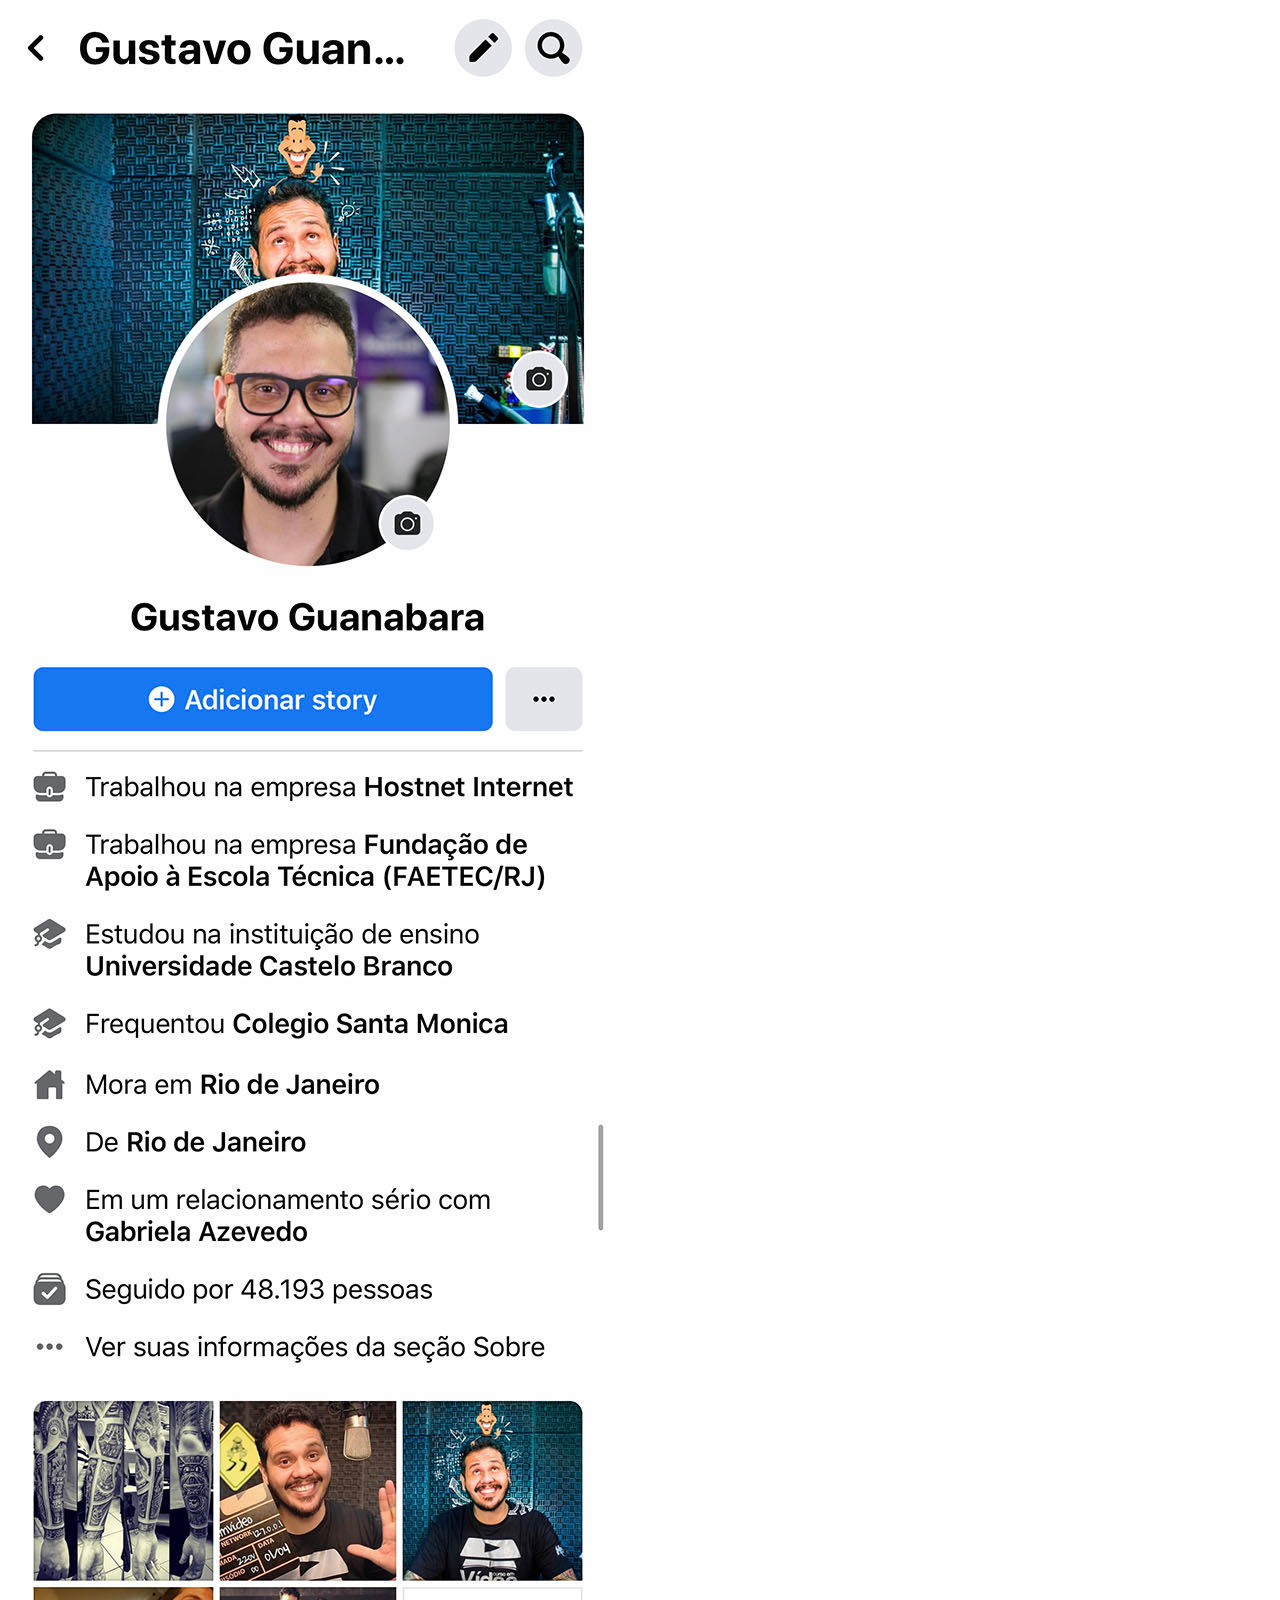
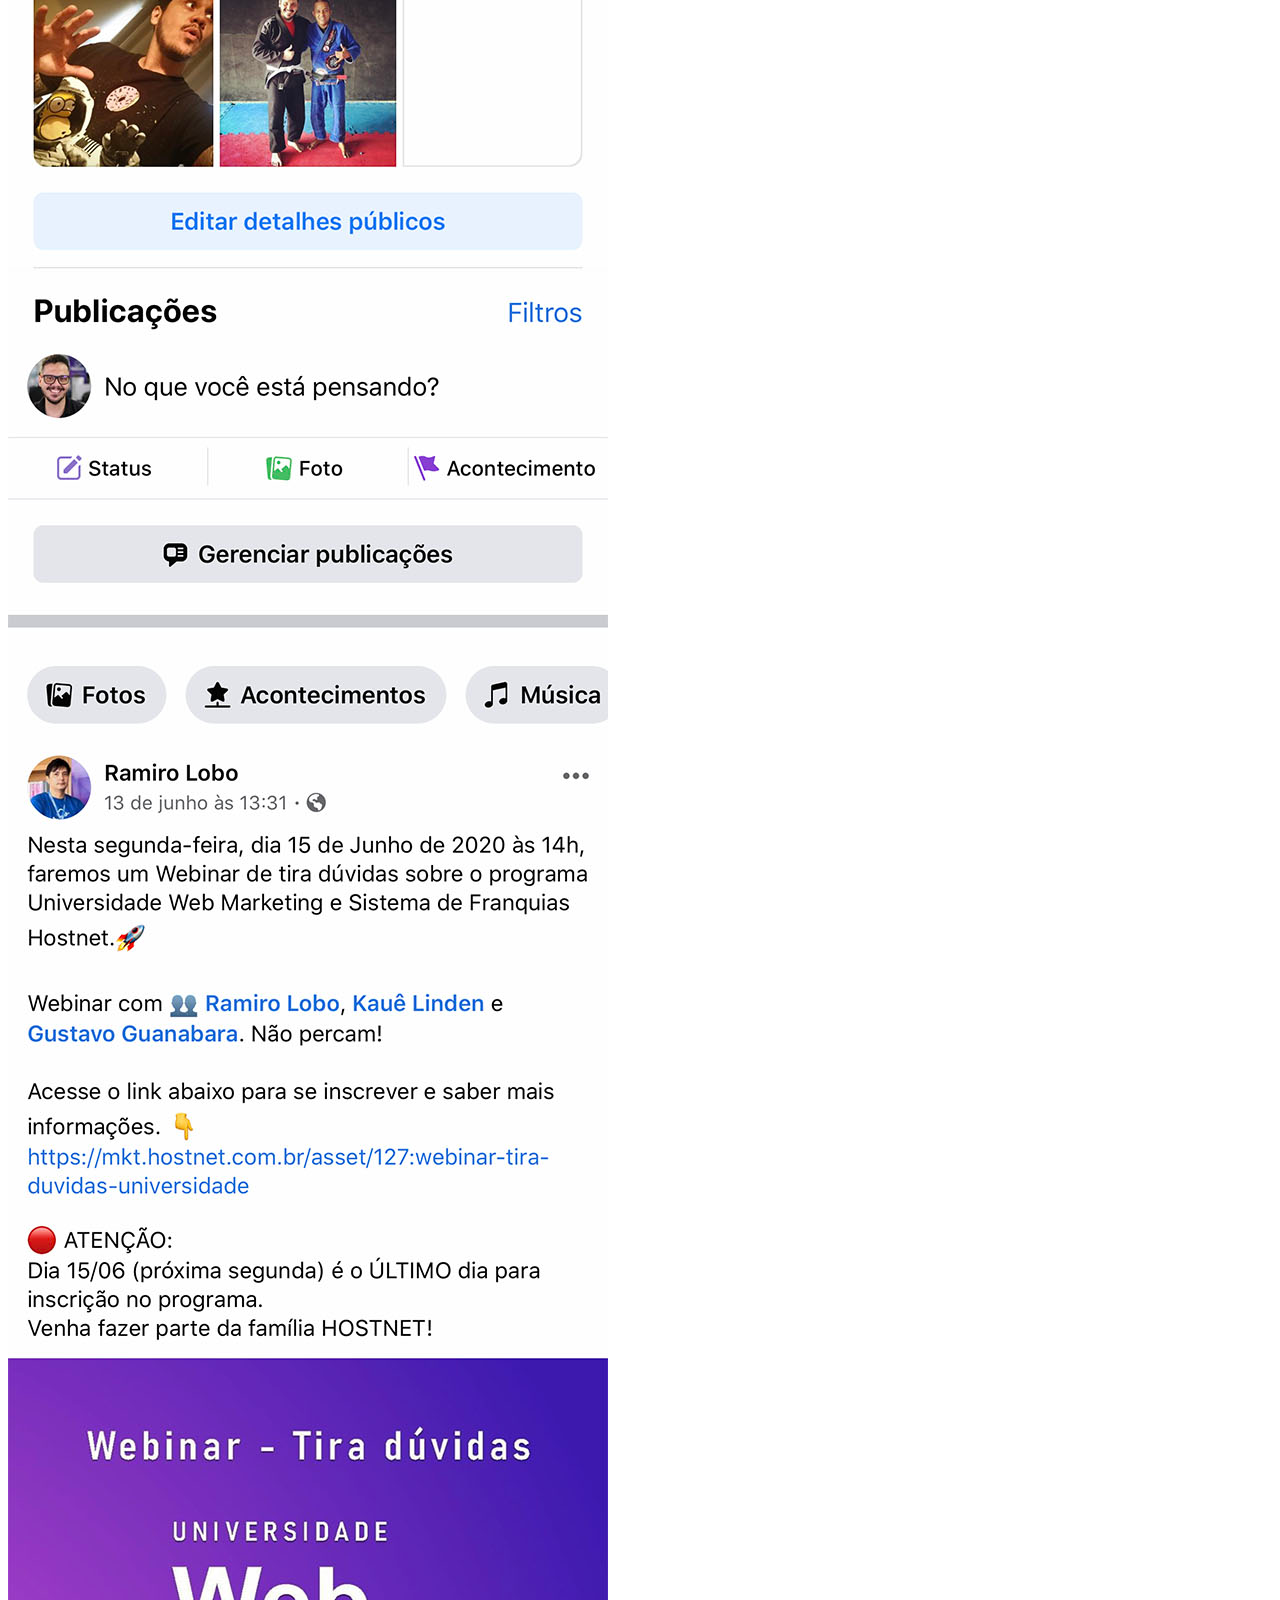
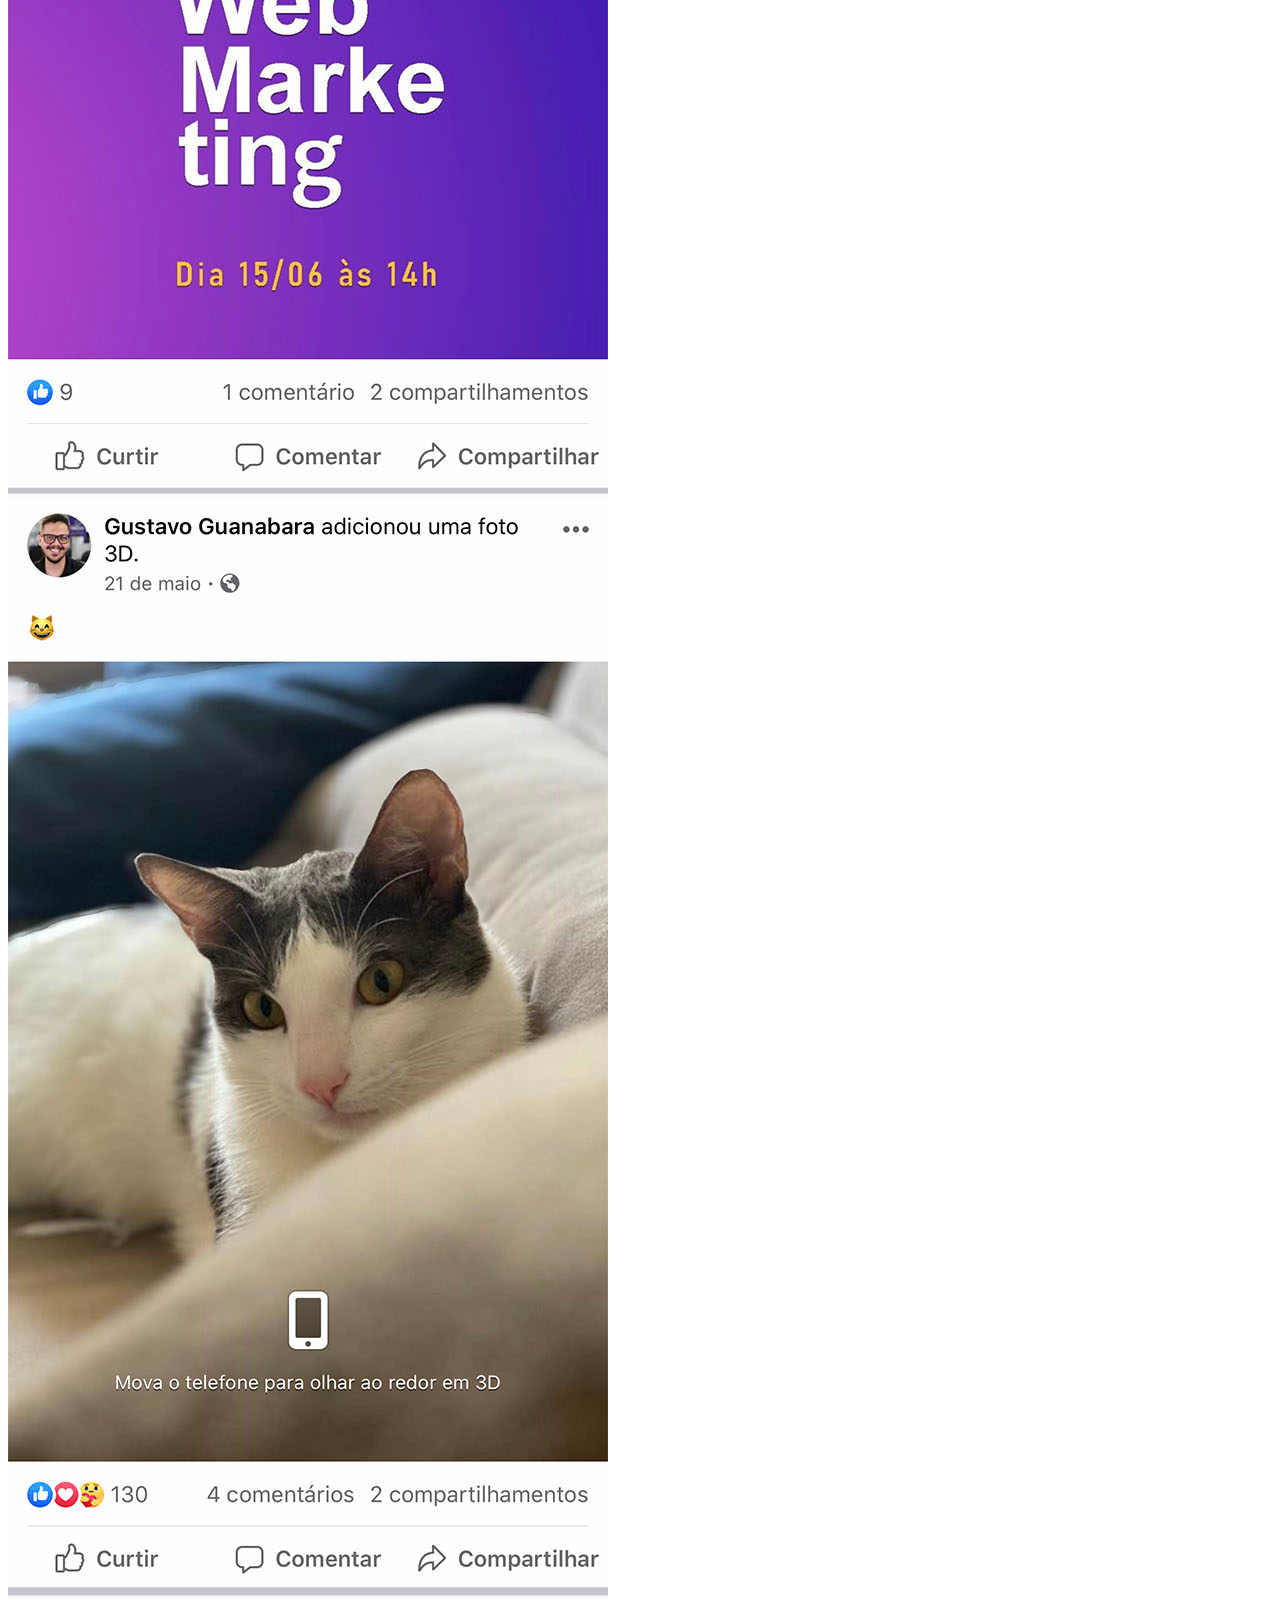
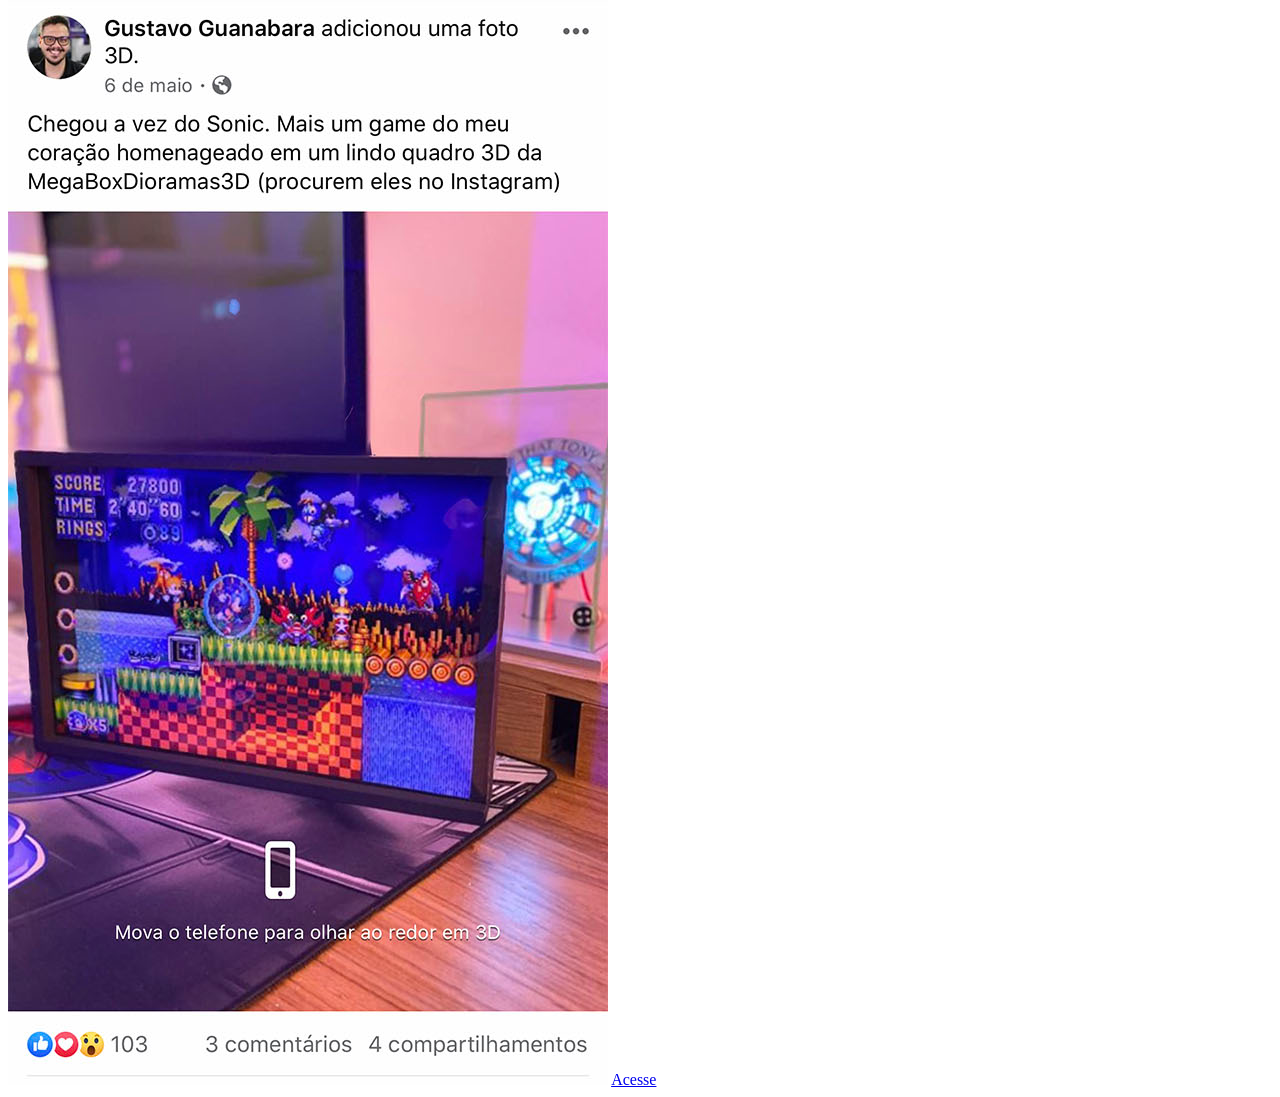
==== screens/facebook.html @ d5a776a8 "feat: create social media screen pages for iframe" ====
<!DOCTYPE html>
<html lang="pt-BR">
<head>
    <meta charset="UTF-8">
    <meta name="viewport" content="width=device-width, initial-scale=1.0">
    <title>Facebook</title>
</head>
<body>
    <img src="../img/tela-facebook.jpg" alt="">
    <a href="https://www.facebook.com/gustavoguanabara/" target="_blank" rel="external noreferrer noopener" referrerpolicy="no-referrer">Acesse</a>
</body>
</html>
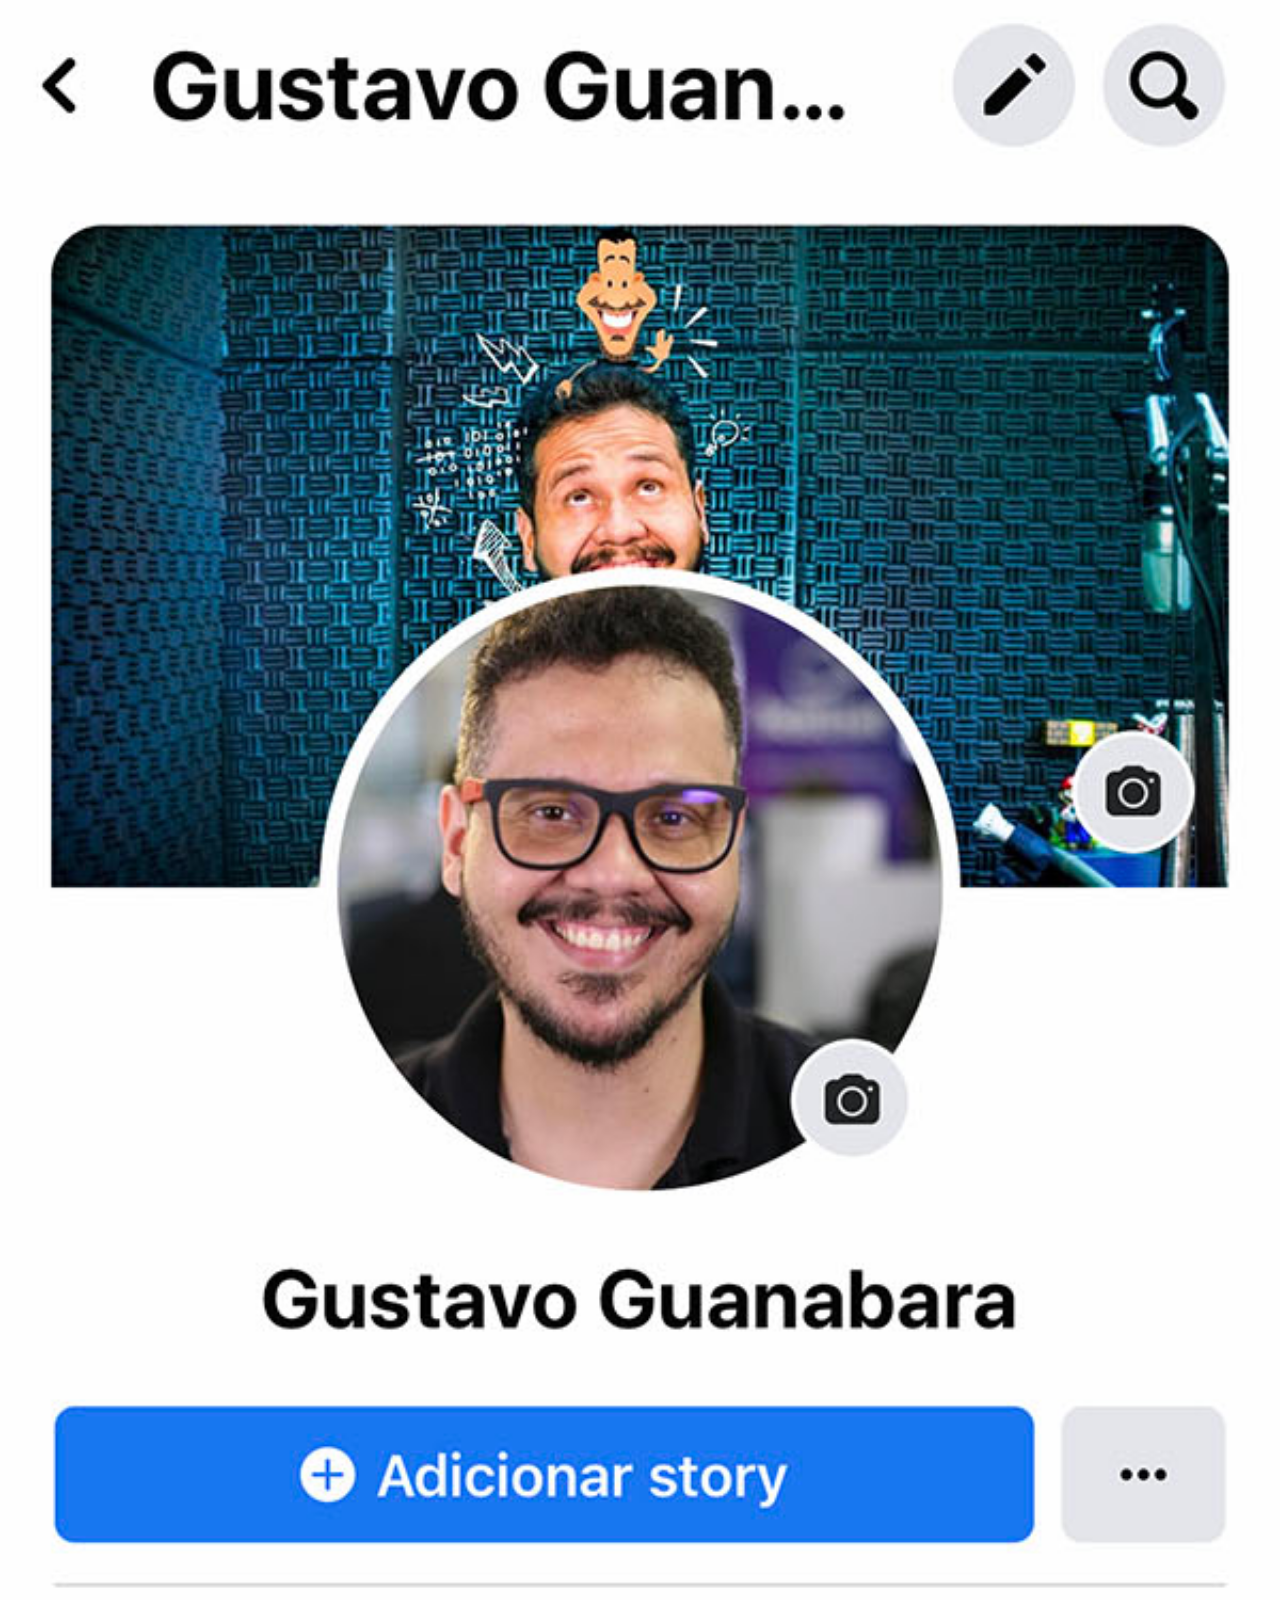
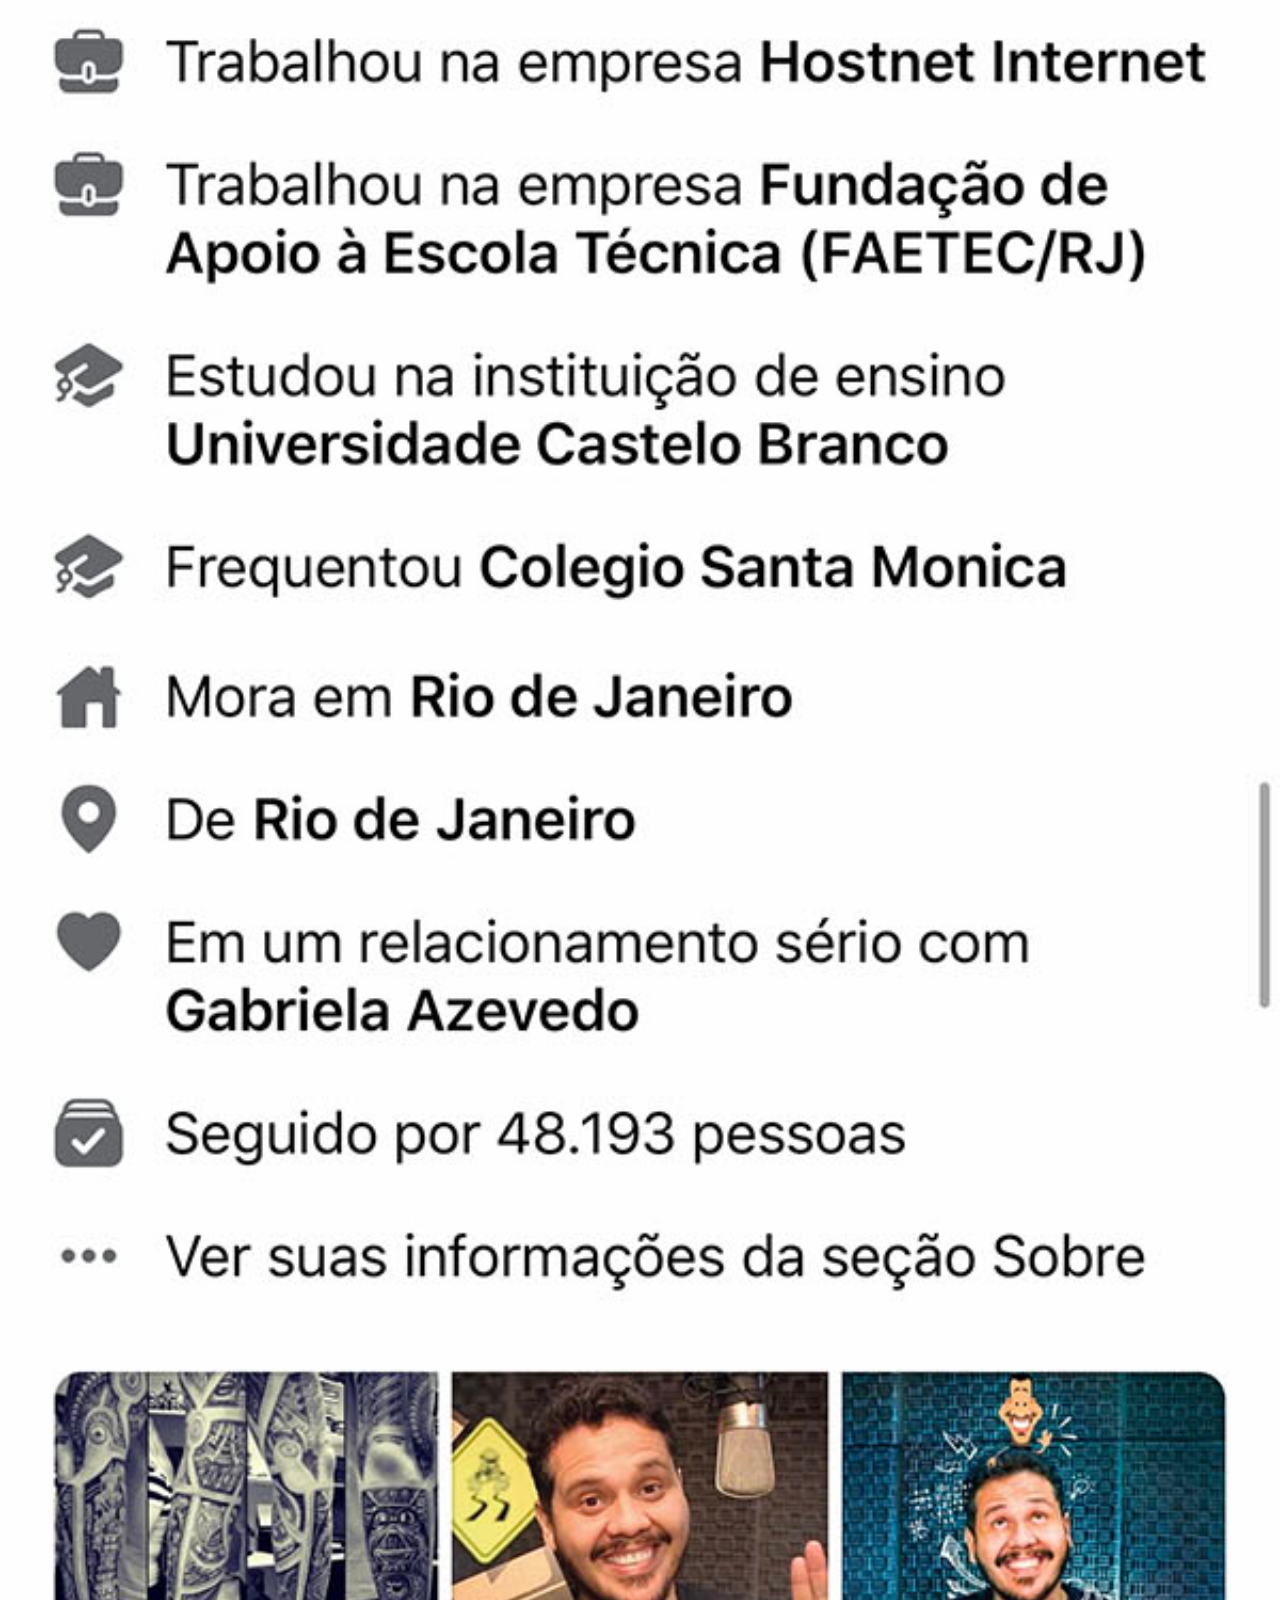
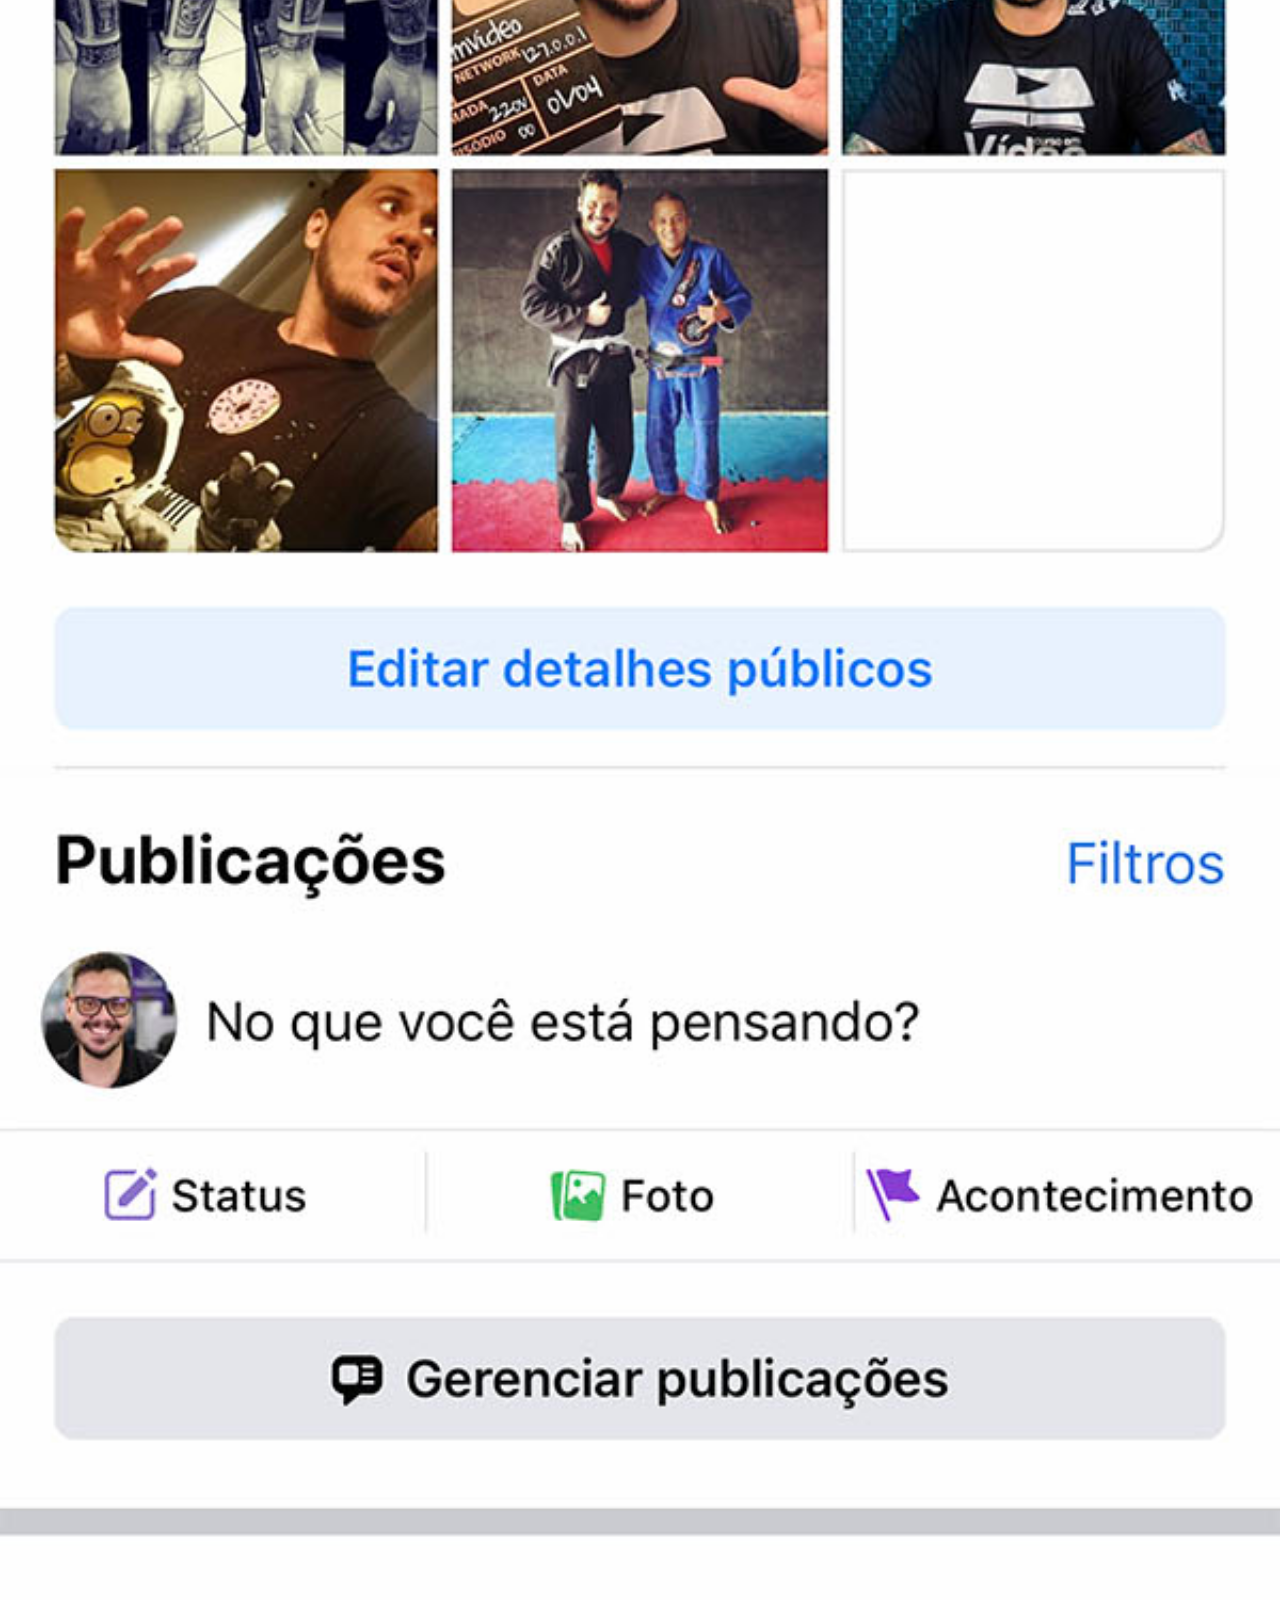
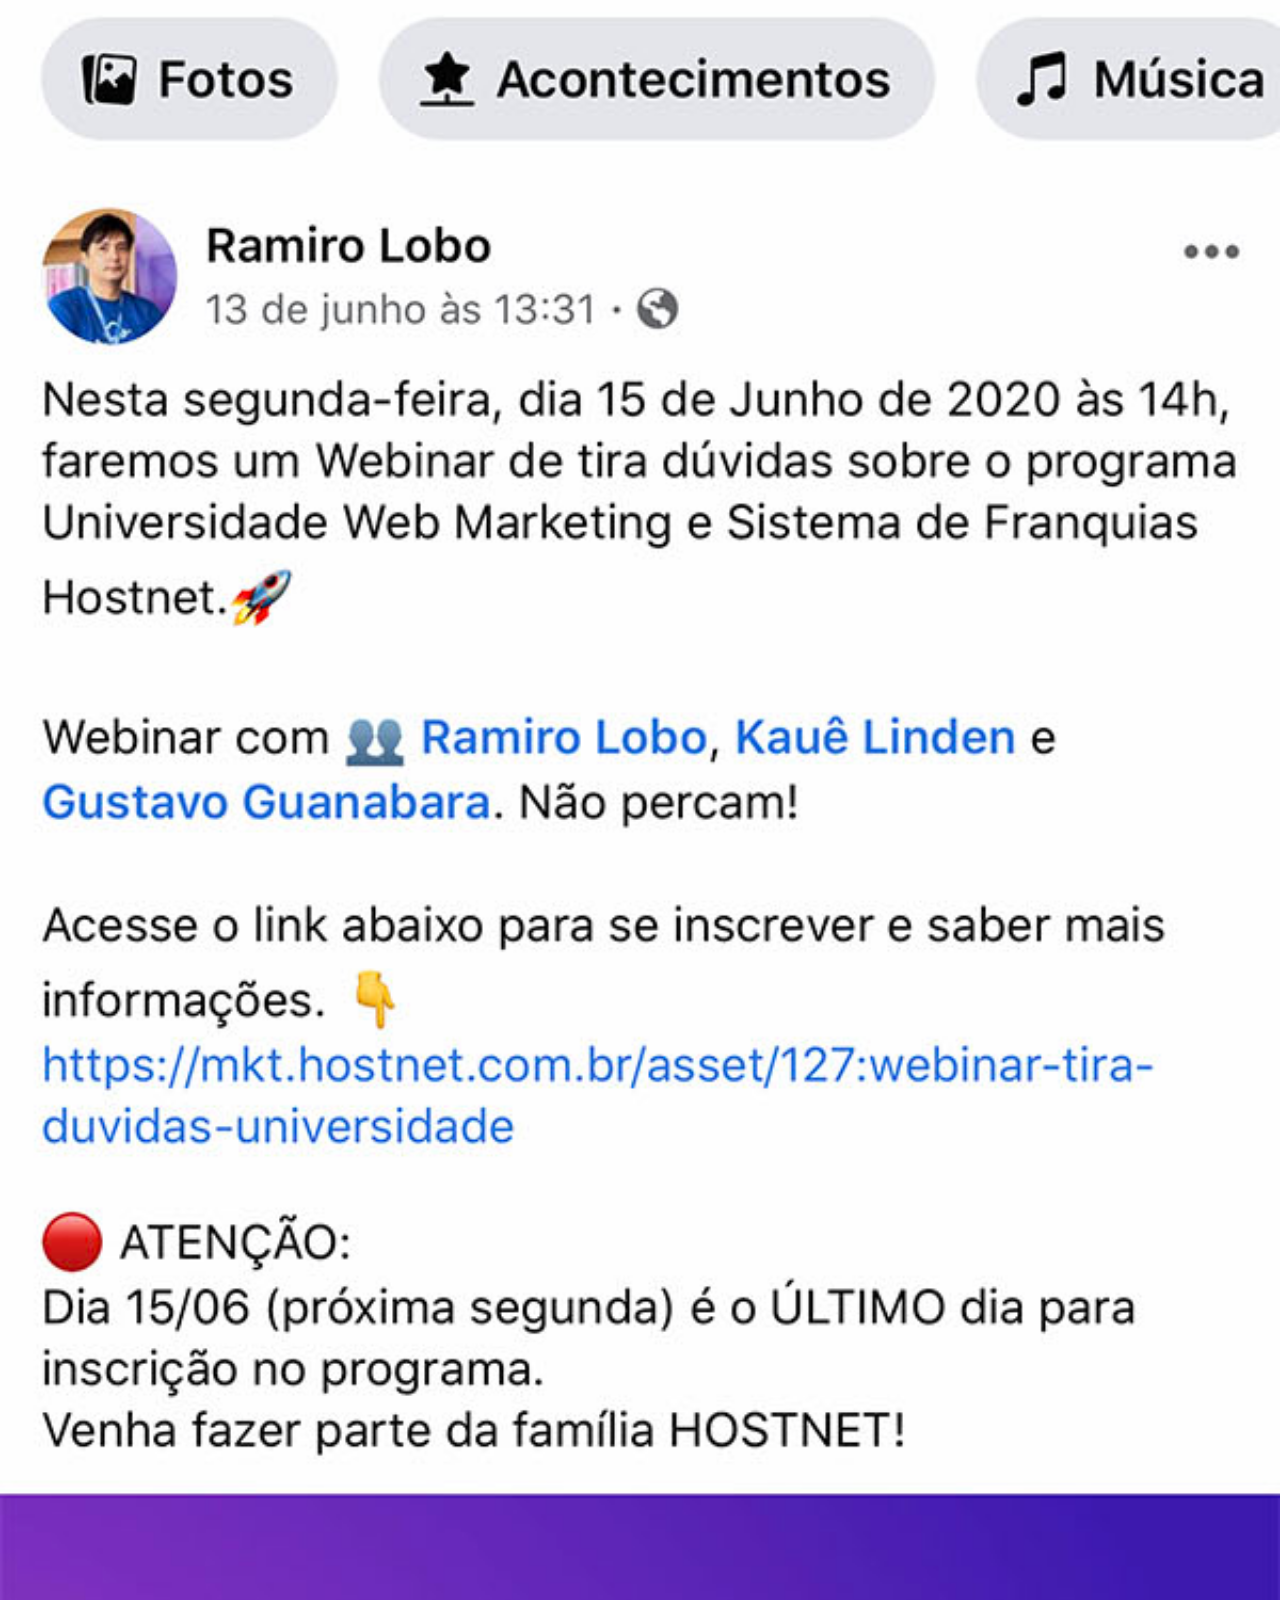
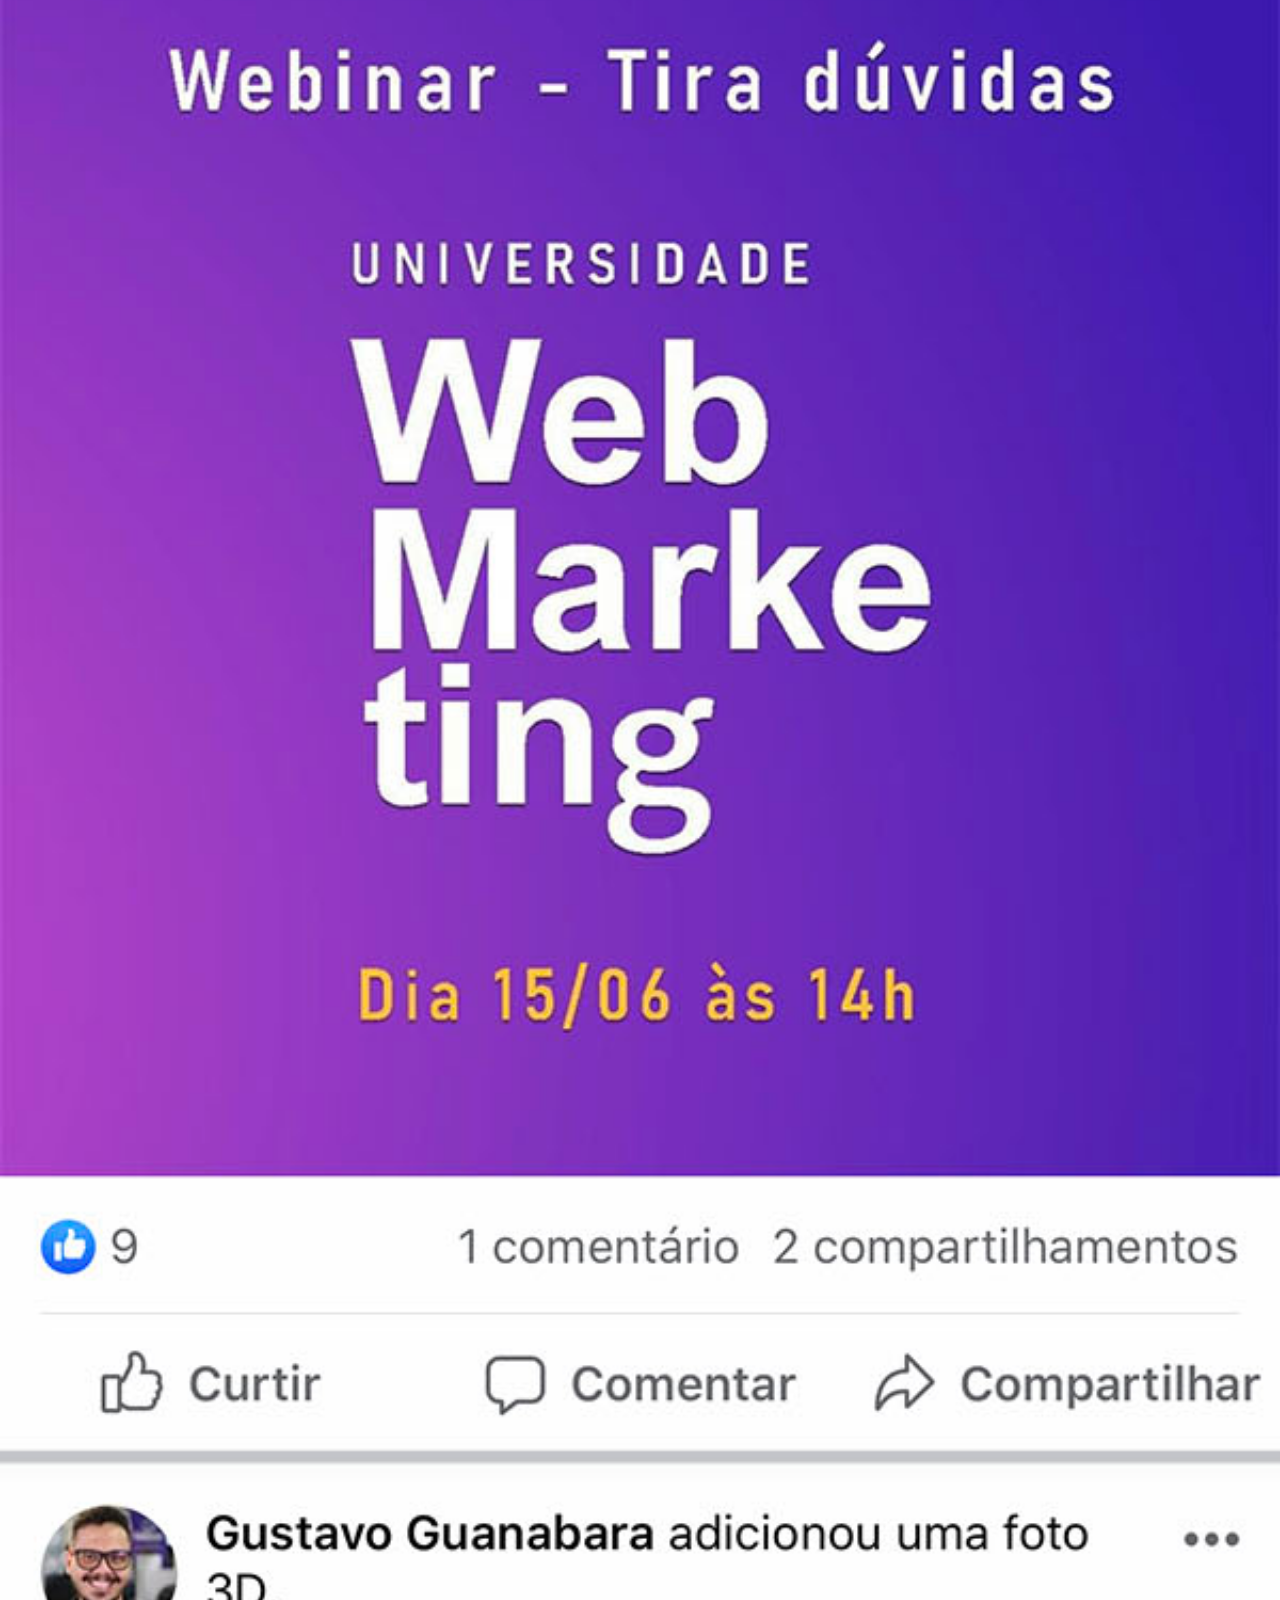
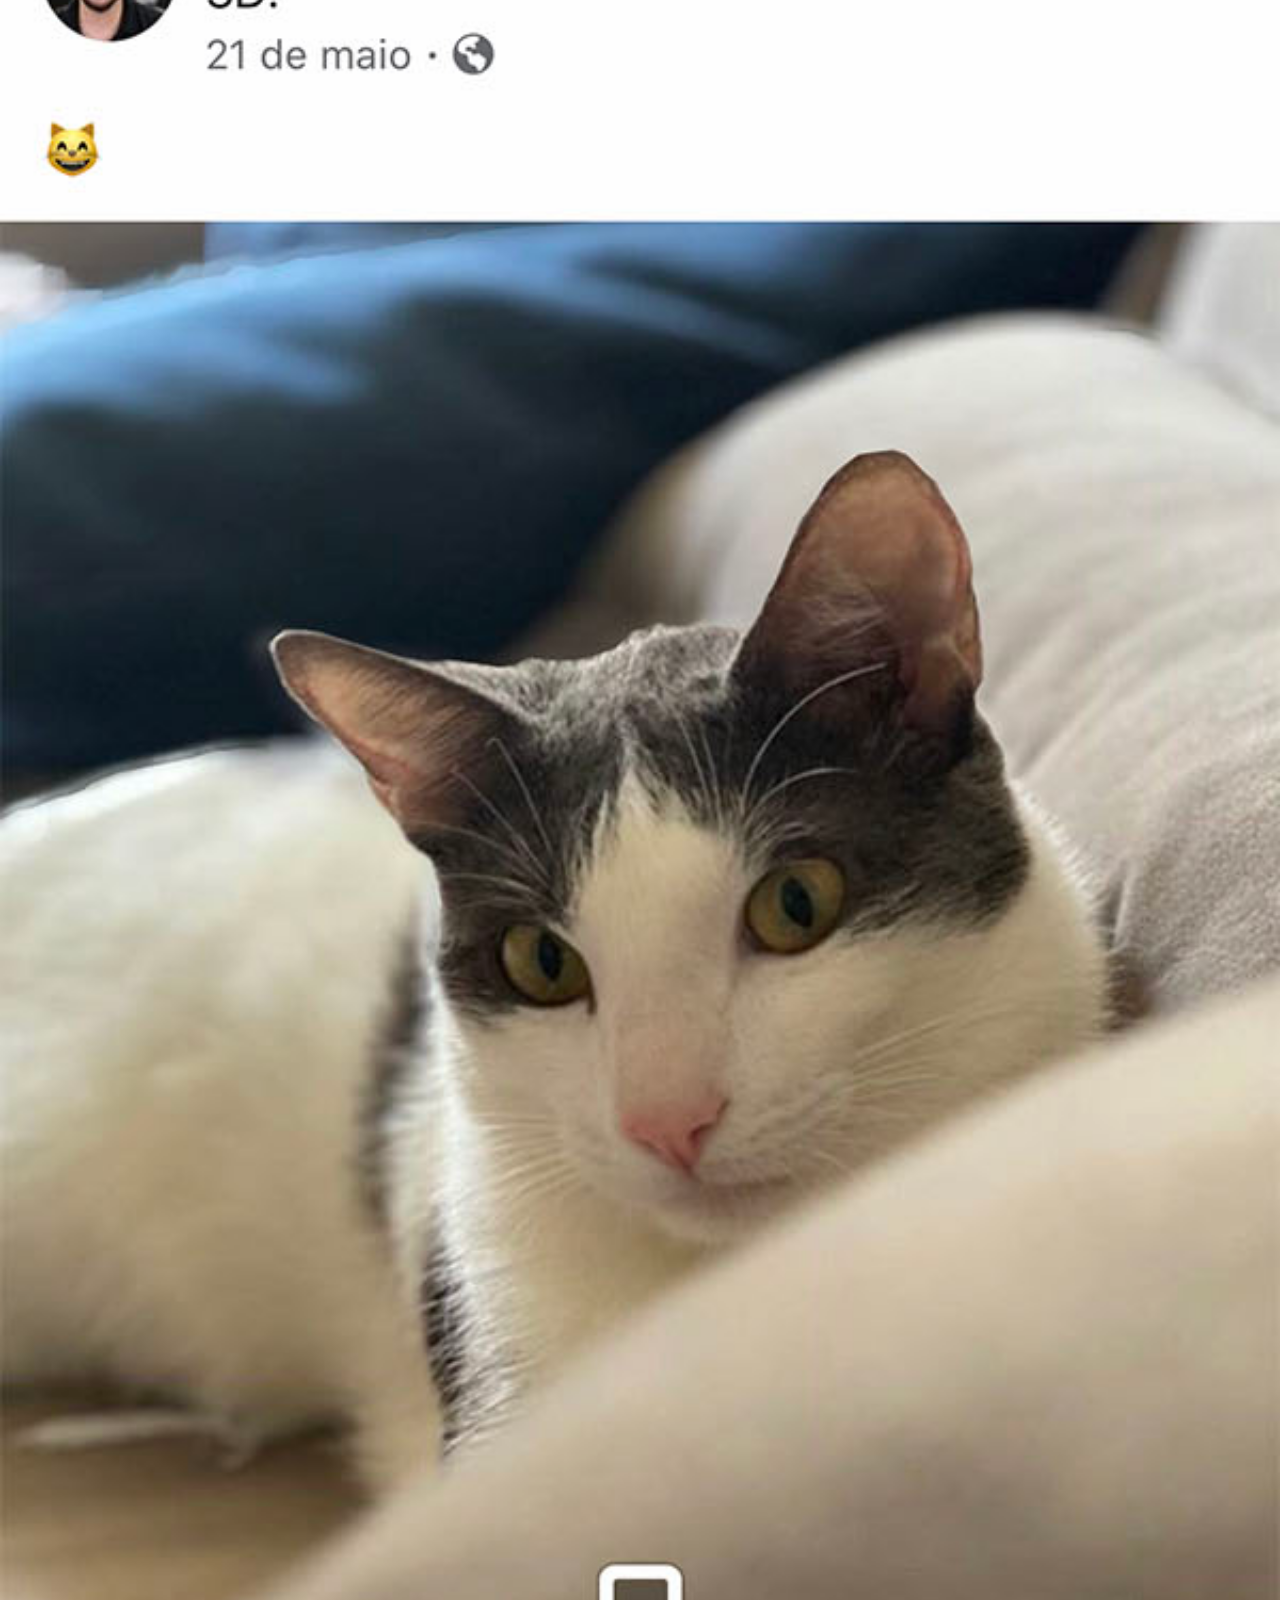
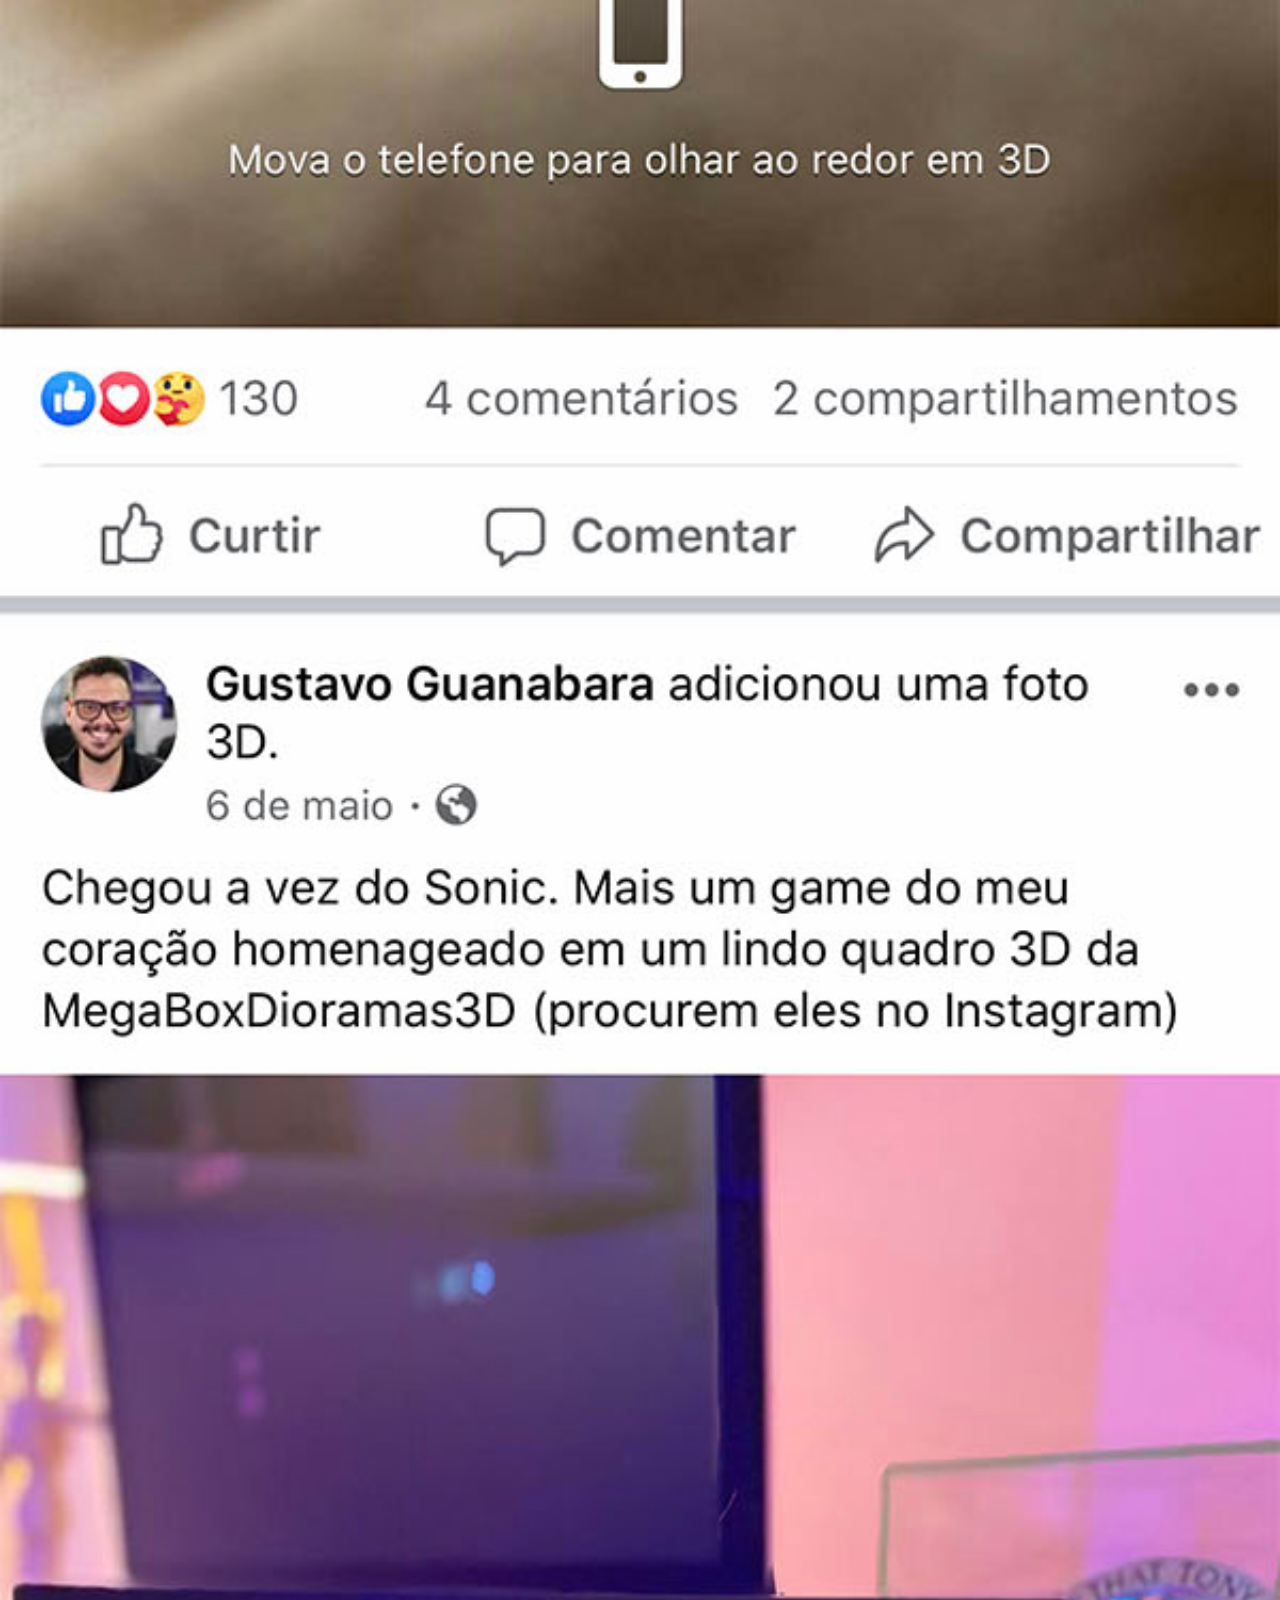
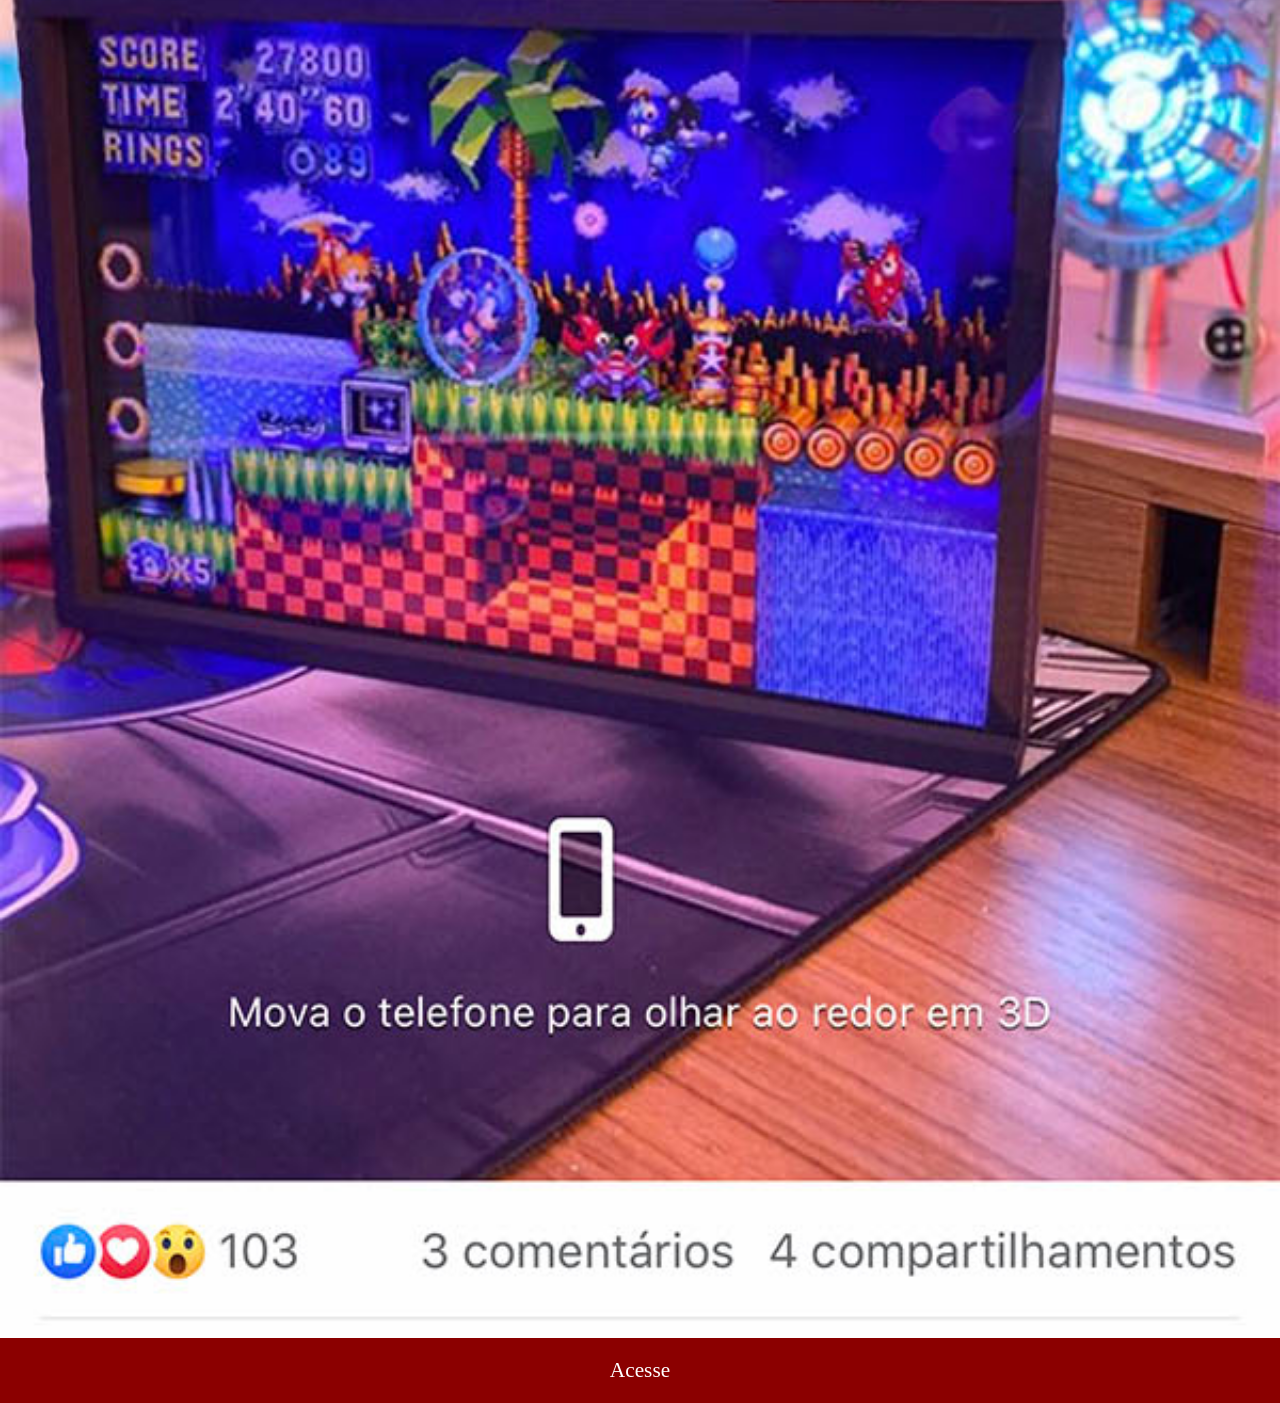
==== commit dbbb4602: "feat: apply social styles to all social media pages" ====
--- a/screens/facebook.html
+++ b/screens/facebook.html
@@ -4,6 +4,7 @@
     <meta charset="UTF-8">
     <meta name="viewport" content="width=device-width, initial-scale=1.0">
     <title>Facebook</title>
+    <link rel="stylesheet" href="../css/social.css">
 </head>
 <body>
     <img src="../img/tela-facebook.jpg" alt="">
--- a/css/social.css
+++ b/css/social.css
@@ -0,0 +1,38 @@
+@charset "UTF-8";
+
+* {
+    margin: 0px;
+    padding: 0px;
+    font-size: 1.1em;
+}
+
+body, html {
+    width: 100%;
+    min-height: 100vh;
+}
+
+img {
+    display: block;
+    width: 100%;
+}
+
+a {
+    display: block;
+    padding: 20px;
+
+    color: white;
+    text-align: center;
+    text-decoration: none;
+
+    background-color: darkred;
+}
+
+a:hover {
+    background-color: rgb(181, 0, 0);
+    text-decoration: underline;
+}
+
+a:active {
+    color: rgb(177, 177, 177);
+    background-color: rgb(154, 0, 0);
+}
